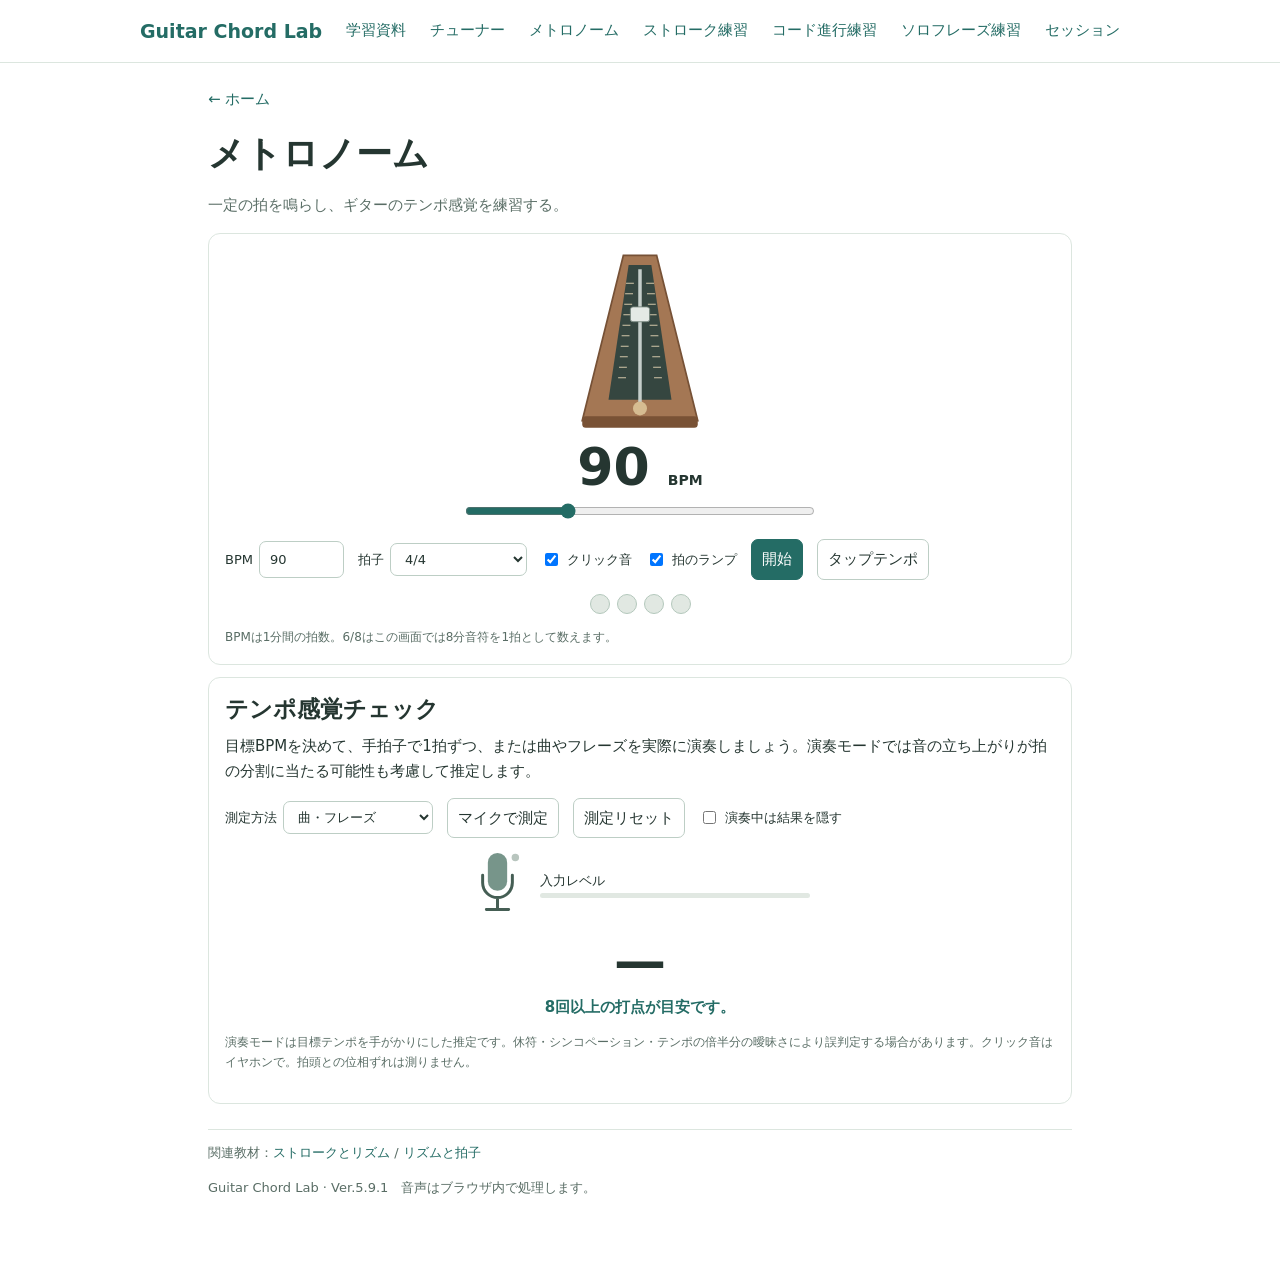
==== metronome.html @ 6fb06522 "Add files via upload" ====
<!doctype html><html lang="ja"><head><meta charset="utf-8"><meta name="viewport" content="width=device-width,initial-scale=1"><title>メトロノーム | Guitar Chord Lab</title><link rel="stylesheet" href="practice.css"></head><body class="practice-page"><header><div><a href="index.html"><strong>Guitar Chord Lab</strong></a><a href="index.html#learn">学習資料</a><a href="tuner.html">チューナー</a><a href="metronome.html">メトロノーム</a><a href="strumming.html">ストローク練習</a><a href="progression.html">コード進行練習</a><a href="phrases.html">ソロフレーズ練習</a><a href="session.html">セッション</a></div></header><main><a href="index.html">← ホーム</a><h1>メトロノーム</h1><p class="sub">一定の拍を鳴らし、ギターのテンポ感覚を練習する。</p><div data-practice-page="metronome"></div><footer>関連教材：<a href="index.html#lesson-4-1">ストロークとリズム</a> / <a href="index.html#lesson-4-5">リズムと拍子</a><p>Guitar Chord Lab · Ver.5.9.1　音声はブラウザ内で処理します。</p></footer></main><script src="practice.js"></script></body></html>
---- practice.css ----
:root{color-scheme:light;--ink:#253631;--muted:#596d65;--line:#dce6df;--green:#246c65;--soft:#eef6f1}*{box-sizing:border-box}.practice-app{color:var(--ink);font:15px/1.65 system-ui,sans-serif;min-width:0}.practice-app h2,.practice-app h3{margin:0 0 10px;line-height:1.35}.practice-app p{margin:8px 0 14px}.practice-app .hint{font-size:12px;color:var(--muted)}.practice-app .panel{border:1px solid var(--line);border-radius:12px;padding:16px;margin:12px 0;background:white;min-width:0}.practice-app .controls{display:flex;flex-wrap:wrap;gap:8px 14px;align-items:center;justify-content:flex-start;margin:12px 0}.practice-app label{display:inline-flex;align-items:center;gap:6px;flex-wrap:wrap;font-size:13px}.practice-app button,.practice-app select,.practice-app input[type=number],.practice-app input[type=text]{font:inherit;color:inherit;border:1px solid #bdcec5;border-radius:7px;background:white;padding:7px 10px;min-width:0;max-width:100%}.practice-app button{cursor:pointer}.practice-app button.primary{background:var(--green);color:white;border-color:var(--green)}.practice-app button:disabled{opacity:.5;cursor:default}.practice-app input[type=number]{width:85px}.practice-app input[type=range]{width:min(100%,350px);accent-color:var(--green)}.practice-app .big{font-size:clamp(28px,6vw,52px);font-weight:750;font-variant-numeric:tabular-nums;text-align:center;line-height:1.3}.practice-app .center{text-align:center}.practice-app .dots,.practice-app .chords,.practice-app .strings{display:flex;gap:7px;flex-wrap:wrap;justify-content:center;margin:14px 0}.practice-app .dotbeat{width:20px;height:20px;border-radius:50%;background:#e1e8e2;border:1px solid #b4c8bc}.practice-app .dotbeat.active,.practice-app .chords .active{background:var(--green);color:white}.practice-app .chords span{border:1px solid var(--line);border-radius:8px;min-width:55px;padding:9px 12px;text-align:center;font-weight:650}.practice-app .strings button[aria-pressed=true]{background:var(--green);color:white}.practice-app .meter{display:block;max-width:410px;width:100%;margin:0 auto}.practice-app .result{min-height:2em;color:var(--green);font-weight:650;text-align:center;font-variant-numeric:tabular-nums}.practice-app .track{display:flex;gap:10px;flex-wrap:wrap;margin:10px 0}.practice-app .fret-scroll{overflow:auto}.practice-app .fret-scroll svg{display:block;width:100%;min-width:530px;max-height:210px}.practice-app .mini{background:#f7faf8}.practice-app [hidden]{display:none!important}.practice-app a{color:var(--green);font-weight:650}.practice-app .warn{color:#86592f}.practice-app .progress{height:5px;background:#e1e8e2;border-radius:5px;overflow:hidden}.practice-app .progress i{display:block;height:100%;background:var(--green);width:0}.practice-app .solo-note{font-size:14px;font-weight:650;color:var(--green)}body.practice-page{margin:0;background:white;color:var(--ink);font:15px/1.7 system-ui,sans-serif}.practice-page header{border-bottom:1px solid var(--line);padding:15px 20px}.practice-page header div{max-width:1000px;margin:auto;display:flex;flex-wrap:wrap;align-items:center;gap:12px 24px}.practice-page a{color:var(--green);text-decoration:none}.practice-page header strong{font-size:19px}.practice-page main{max-width:900px;margin:auto;padding:24px 18px 50px}.practice-page h1{font-size:clamp(26px,5vw,36px);line-height:1.3;margin:18px 0 8px}.practice-page .sub{color:var(--muted)}.practice-page footer{border-top:1px solid var(--line);margin-top:25px;padding-top:12px;font-size:13px;color:var(--muted)}@media(max-width:480px){.practice-app .panel{padding:12px}.practice-app .controls{gap:7px}.practice-app .chords span{min-width:44px;padding:6px}.practice-page main{padding:16px 12px 40px}}
.practice-app .pendulum{display:block;width:140px;height:auto;margin:0 auto}.pendulum [data-arm]{transform-origin:80px 181px;transform-box:view-box}.micvisual{display:flex;gap:15px;align-items:center;max-width:340px;margin:12px auto}.micvisual svg{width:55px}.micvisual>div{flex:1}.stageband{background:#263b36;color:#e5ede7;border-radius:12px;padding:16px}.stagecaption{font-size:12px;display:flex;justify-content:space-between;gap:8px;flex-wrap:wrap;color:#c4d6ca}.stageparts{display:grid;grid-template-columns:repeat(4,minmax(0,1fr));gap:5px}.stagepart{display:grid;justify-items:center;align-content:end;text-align:center;position:relative;padding:8px 2px;border-radius:8px;color:#dbe9e0}.stagepart.spot{background:radial-gradient(ellipse at top,#c8ac6d66,transparent 75%);color:#ffe5a2}.stagepart.muted{opacity:.35}.stagepart svg{width:100%;max-width:112px;height:auto}.stagepart small{font-size:10px}.stagepart b{font-size:13px}.turnstrip,.tabstrip{display:flex;overflow:auto;gap:6px;margin:12px 0}.turnstrip span,.tabstrip span{white-space:nowrap;display:grid;gap:2px;min-width:76px;text-align:center;padding:8px;border:1px solid #dce6df;border-radius:7px;background:#f4f8f5;font-size:13px}.turnstrip span.current,.tabstrip span.current{background:#246c65;color:white}.turnstrip small,.tabstrip small{font-size:11px}.mixgrid{display:grid;grid-template-columns:repeat(4,minmax(0,1fr));gap:8px;margin:12px 0}.mixgrid>div{display:grid;gap:5px;border:1px solid #dce6df;border-radius:8px;padding:9px}.mixgrid input[type=range]{width:100%}.mixgrid select{max-width:100%}.tablines{font:14px/1.4 monospace;overflow-x:auto;padding:10px;background:#f4f8f5;border-radius:8px}.practice-app .fret-scroll svg{max-height:220px}.practice-app [data-practice-page=phrases] svg{max-height:220px}@media(max-width:560px){.mixgrid{grid-template-columns:repeat(2,minmax(0,1fr))}.stageband{padding:8px}.stagepart b{font-size:11px}.stagepart small{font-size:9px}.practice-app .pendulum{width:115px}}

.practice-app .tempo-chart{border-top:1px solid var(--line);margin-top:20px;padding-top:16px}.practice-app .tempo-chart svg{width:100%;max-width:680px;display:block;margin:10px auto}.tempo-legend{display:flex;gap:16px;flex-wrap:wrap;font-size:12px}.tempo-legend span:first-child{color:#246c65}.tempo-legend span:last-child{color:#b97b42}

.turnstrip button{white-space:nowrap;display:grid;gap:2px;min-width:76px;text-align:center;padding:8px;border:1px solid #dce6df;border-radius:7px;background:#f4f8f5;font-size:13px}.turnstrip button.current{background:#246c65;color:white}.formpair{display:grid;grid-template-columns:1fr 1fr;gap:12px}.formpair>div{min-width:0;border:1px solid #dce6df;border-radius:8px;padding:9px}.formpair svg{width:100%}.rhythmbox{display:flex;overflow-x:auto;gap:4px;margin:16px 0}.rhythmbox>div{min-width:48px;flex:1;display:grid;gap:4px;text-align:center;background:#eef5f0;padding:8px 3px;border-radius:6px}.rhythmbox b{font-size:26px}.rhythmbox small{font-size:10px}.rhythmbox .active{background:#246c65;color:white}@media(max-width:560px){.formpair{grid-template-columns:1fr}}

.practice-app .strings.auto-mode button[aria-pressed=true]{background:white;color:var(--green)}.practice-app .strings.auto-mode button.auto-match{outline:2px solid var(--green);outline-offset:2px;background:#e8f4ed;color:var(--green)}
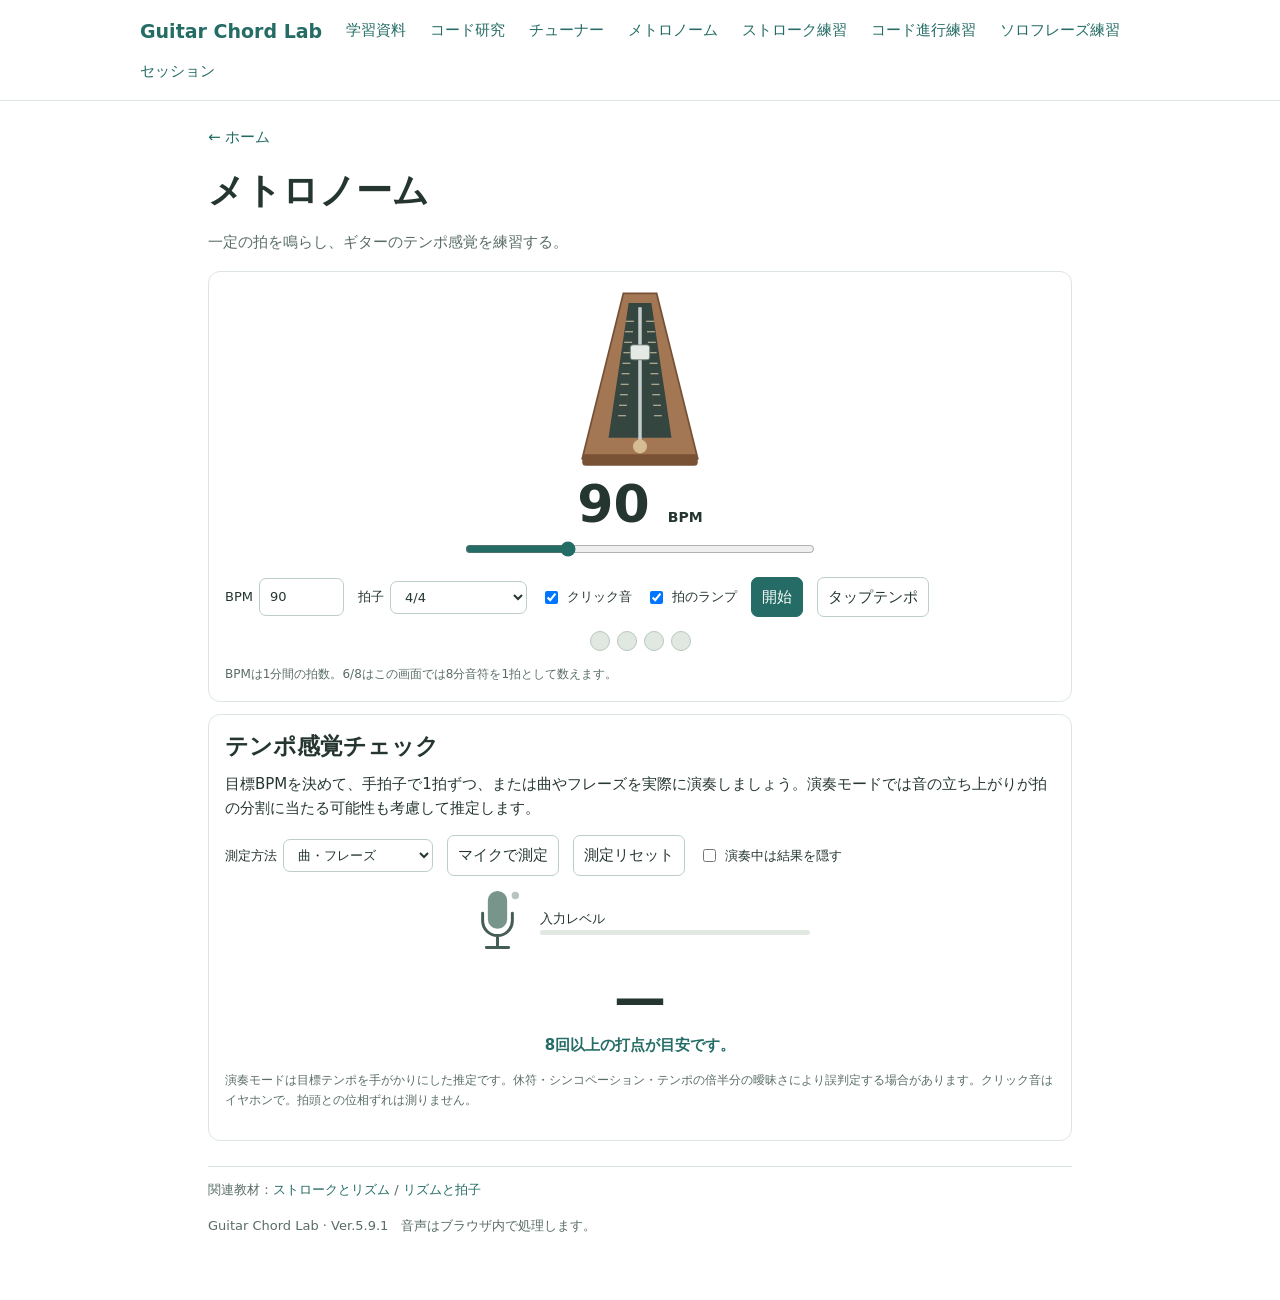
==== commit e9ed29cf: "Add files via upload" ====
--- a/metronome.html
+++ b/metronome.html
@@ -1 +1 @@
-<!doctype html><html lang="ja"><head><meta charset="utf-8"><meta name="viewport" content="width=device-width,initial-scale=1"><title>メトロノーム | Guitar Chord Lab</title><link rel="stylesheet" href="practice.css"></head><body class="practice-page"><header><div><a href="index.html"><strong>Guitar Chord Lab</strong></a><a href="index.html#learn">学習資料</a><a href="tuner.html">チューナー</a><a href="metronome.html">メトロノーム</a><a href="strumming.html">ストローク練習</a><a href="progression.html">コード進行練習</a><a href="phrases.html">ソロフレーズ練習</a><a href="session.html">セッション</a></div></header><main><a href="index.html">← ホーム</a><h1>メトロノーム</h1><p class="sub">一定の拍を鳴らし、ギターのテンポ感覚を練習する。</p><div data-practice-page="metronome"></div><footer>関連教材：<a href="index.html#lesson-4-1">ストロークとリズム</a> / <a href="index.html#lesson-4-5">リズムと拍子</a><p>Guitar Chord Lab · Ver.5.9.1　音声はブラウザ内で処理します。</p></footer></main><script src="practice.js"></script></body></html>+<!doctype html><html lang="ja"><head><meta charset="utf-8"><meta name="viewport" content="width=device-width,initial-scale=1"><title>メトロノーム | Guitar Chord Lab</title><link rel="stylesheet" href="practice.css"></head><body class="practice-page"><header><div><a href="index.html"><strong>Guitar Chord Lab</strong></a><a href="index.html#learn">学習資料</a><a href="tools.html#chords">コード研究</a><a href="tuner.html">チューナー</a><a href="metronome.html">メトロノーム</a><a href="strumming.html">ストローク練習</a><a href="progression.html">コード進行練習</a><a href="phrases.html">ソロフレーズ練習</a><a href="session.html">セッション</a></div></header><main><a href="index.html">← ホーム</a><h1>メトロノーム</h1><p class="sub">一定の拍を鳴らし、ギターのテンポ感覚を練習する。</p><div data-practice-page="metronome"></div><footer>関連教材：<a href="index.html#lesson-4-1">ストロークとリズム</a> / <a href="index.html#lesson-4-5">リズムと拍子</a><p>Guitar Chord Lab · Ver.5.9.1　音声はブラウザ内で処理します。</p></footer></main><script src="practice.js"></script></body></html>
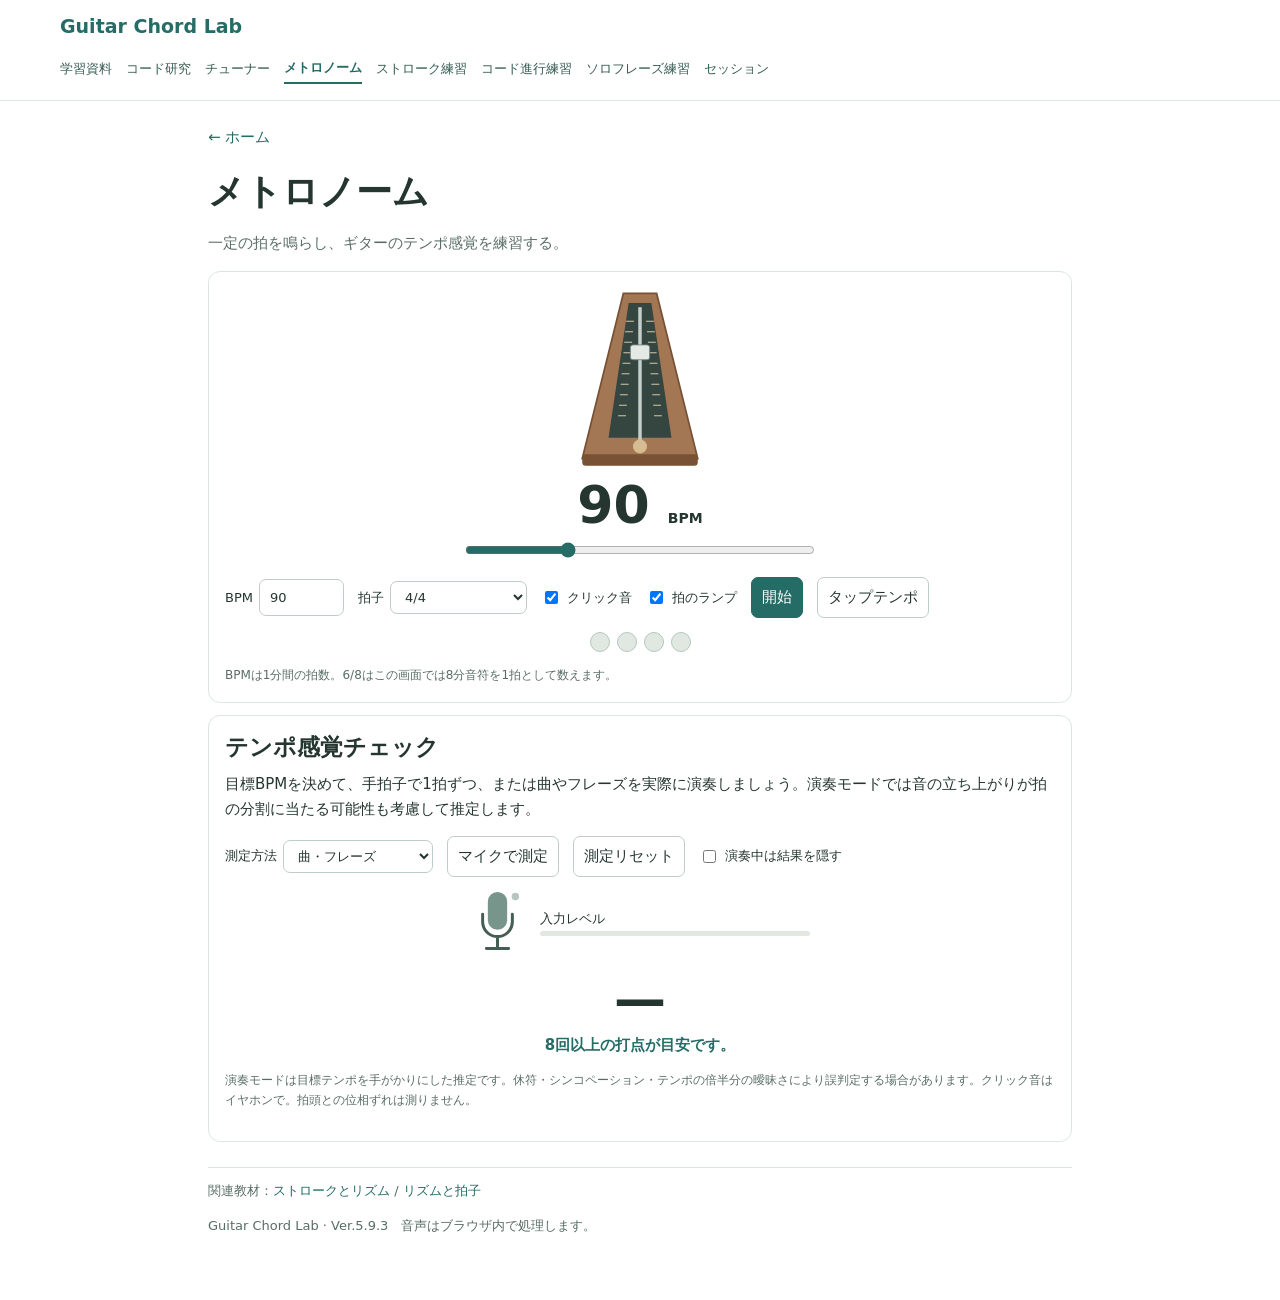
==== commit 845a7a04: "Add files via upload" ====
--- a/metronome.html
+++ b/metronome.html
@@ -1 +1 @@
-<!doctype html><html lang="ja"><head><meta charset="utf-8"><meta name="viewport" content="width=device-width,initial-scale=1"><title>メトロノーム | Guitar Chord Lab</title><link rel="stylesheet" href="practice.css"></head><body class="practice-page"><header><div><a href="index.html"><strong>Guitar Chord Lab</strong></a><a href="index.html#learn">学習資料</a><a href="tools.html#chords">コード研究</a><a href="tuner.html">チューナー</a><a href="metronome.html">メトロノーム</a><a href="strumming.html">ストローク練習</a><a href="progression.html">コード進行練習</a><a href="phrases.html">ソロフレーズ練習</a><a href="session.html">セッション</a></div></header><main><a href="index.html">← ホーム</a><h1>メトロノーム</h1><p class="sub">一定の拍を鳴らし、ギターのテンポ感覚を練習する。</p><div data-practice-page="metronome"></div><footer>関連教材：<a href="index.html#lesson-4-1">ストロークとリズム</a> / <a href="index.html#lesson-4-5">リズムと拍子</a><p>Guitar Chord Lab · Ver.5.9.1　音声はブラウザ内で処理します。</p></footer></main><script src="practice.js"></script></body></html>+<!doctype html><html lang="ja"><head><meta charset="utf-8"><meta name="viewport" content="width=device-width,initial-scale=1"><title>メトロノーム | Guitar Chord Lab</title><link rel="stylesheet" href="practice.css"><link rel="stylesheet" href="navigation.css"></head><body class="practice-page"><header><div><a href="index.html"><strong>Guitar Chord Lab</strong></a><nav class="site-main-nav" aria-label="メインメニュー"><a href="index.html#learn">学習資料</a><a href="tools.html#chords">コード研究</a><a href="tuner.html">チューナー</a><a href="metronome.html" aria-current="page">メトロノーム</a><a href="strumming.html">ストローク練習</a><a href="progression.html">コード進行練習</a><a href="phrases.html">ソロフレーズ練習</a><a href="session.html">セッション</a></nav></div></header><main><a href="index.html">← ホーム</a><h1>メトロノーム</h1><p class="sub">一定の拍を鳴らし、ギターのテンポ感覚を練習する。</p><div data-practice-page="metronome"></div><footer>関連教材：<a href="index.html#lesson-4-1">ストロークとリズム</a> / <a href="index.html#lesson-4-5">リズムと拍子</a><p>Guitar Chord Lab · Ver.5.9.3　音声はブラウザ内で処理します。</p></footer></main><script src="practice.js"></script></body></html>
--- a/navigation.css
+++ b/navigation.css
@@ -0,0 +1,2 @@
+/* Common navigation: all destinations remain visible by wrapping. */
+.site-main-nav{display:flex!important;flex-wrap:wrap!important;align-items:center;gap:5px 14px!important;overflow:visible!important;white-space:normal!important;min-width:0;width:100%;font-size:13px;line-height:1.55;padding:6px 0;box-sizing:border-box}.site-main-nav>a{display:inline-flex!important;flex:0 0 auto!important;visibility:visible!important;white-space:nowrap;text-decoration:none;color:#365d52!important;padding:4px 0!important;font-weight:550}.site-main-nav>a[aria-current=page],.site-main-nav>a.current{color:#246c65!important;font-weight:750;border-bottom:2px solid #246c65}.practice-page header .site-main-nav{max-width:none;margin:0}.practice-page header>div{max-width:1160px;gap:6px 14px}.practice-page header{padding:10px 20px}@media(max-width:760px){.site-main-nav{gap:3px 11px!important;font-size:12px}.practice-page header{padding:9px 14px}}
